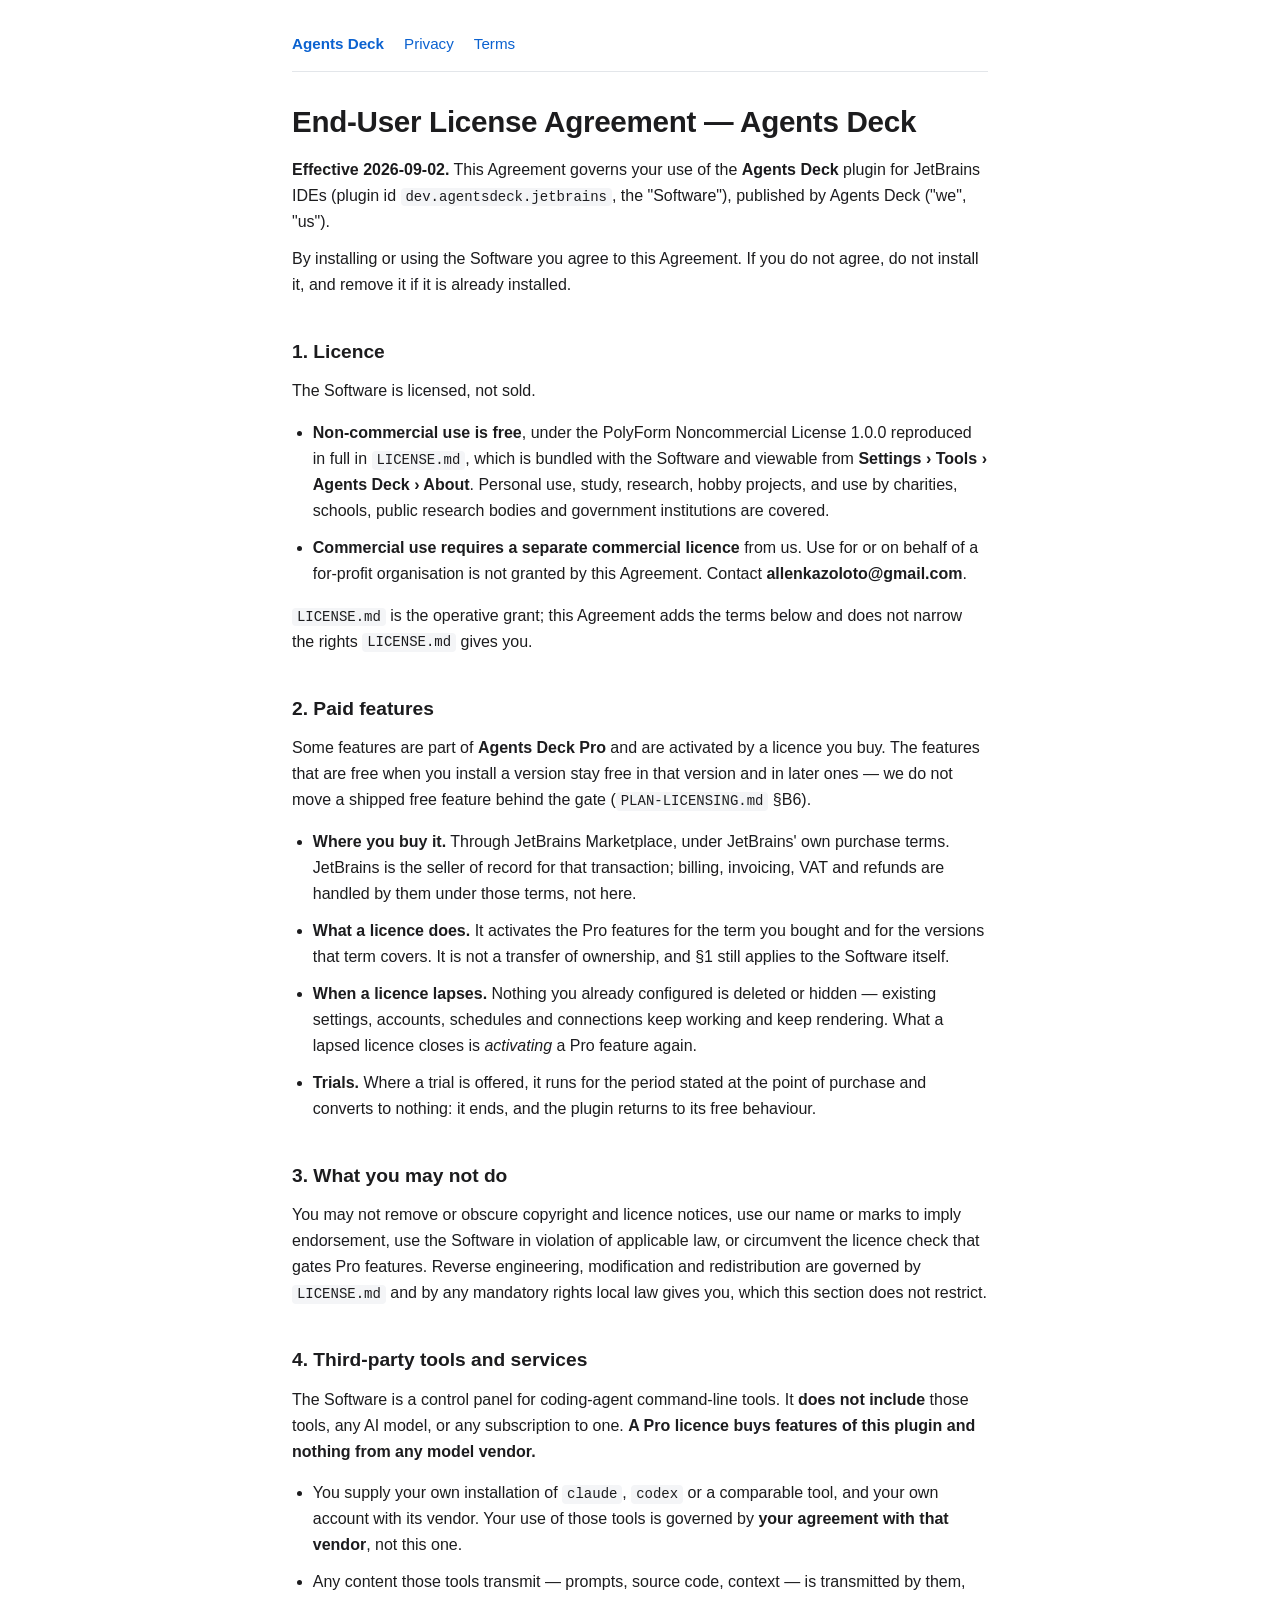
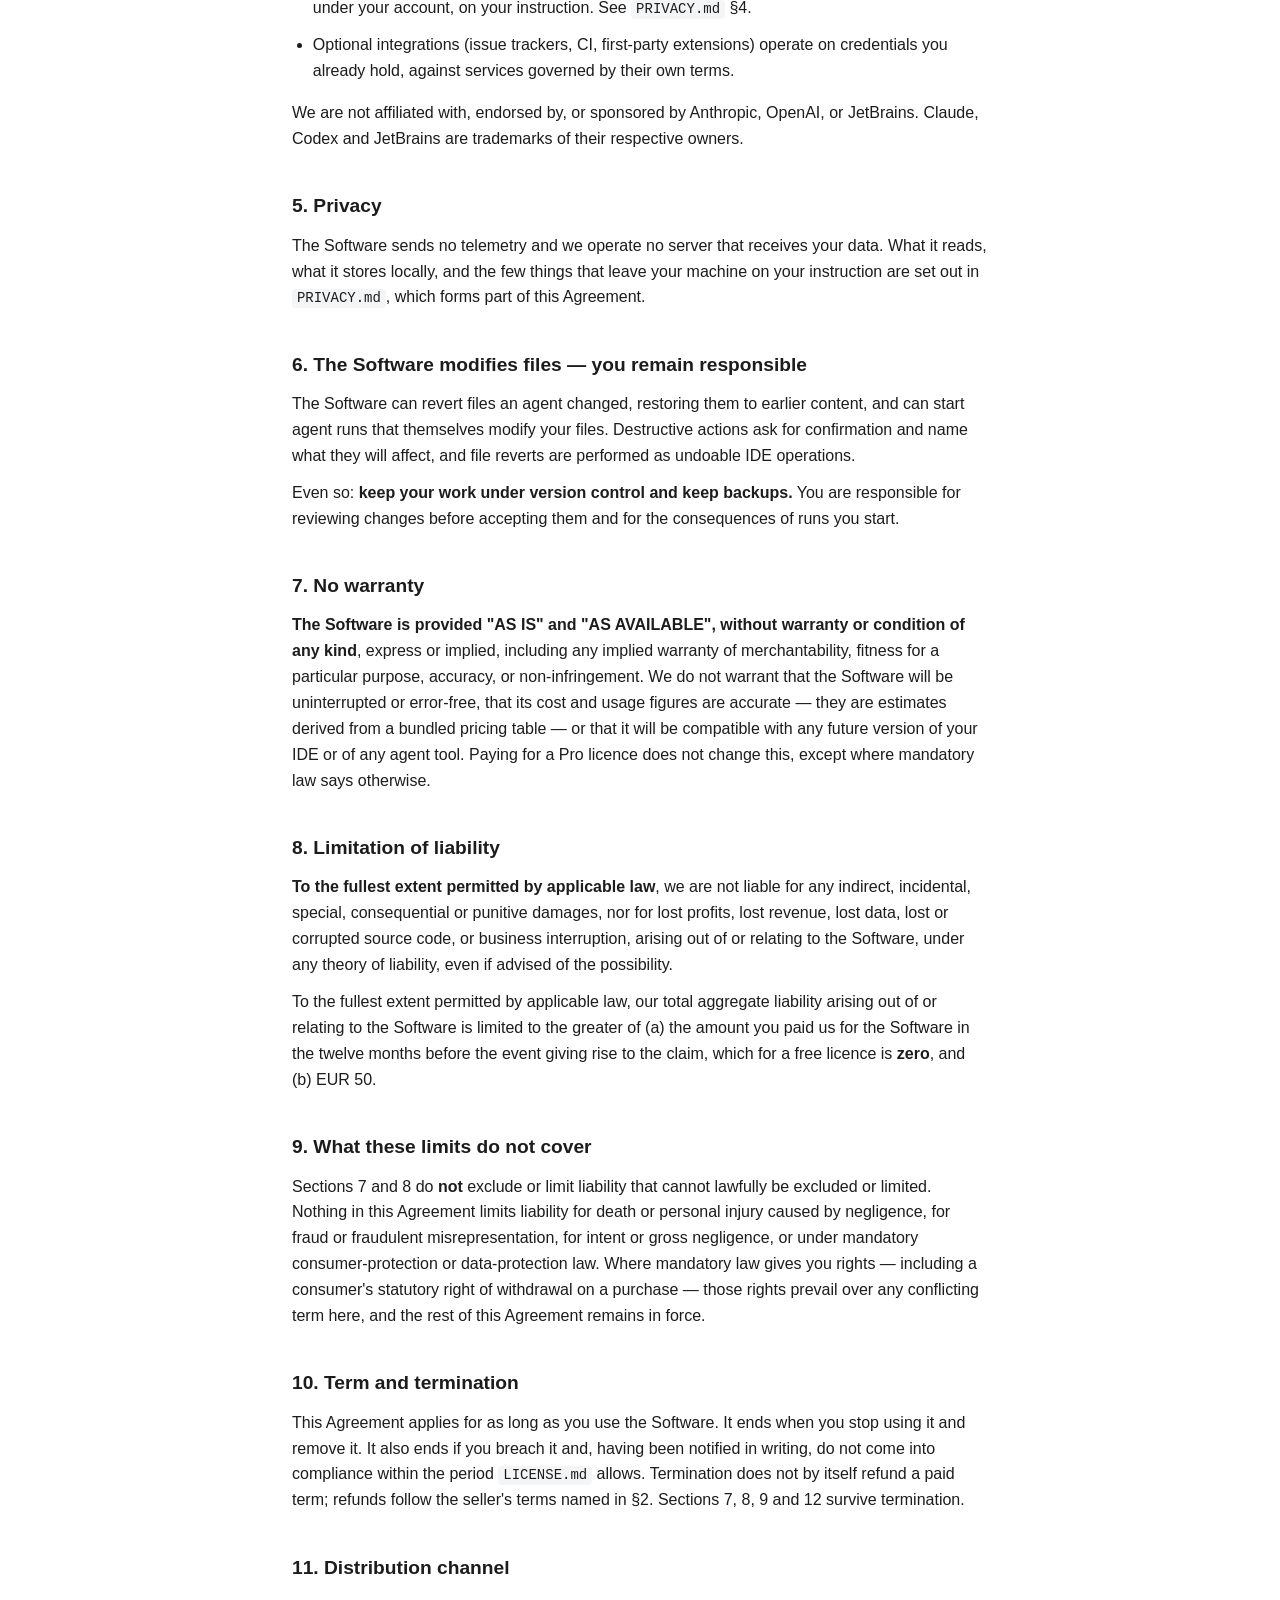
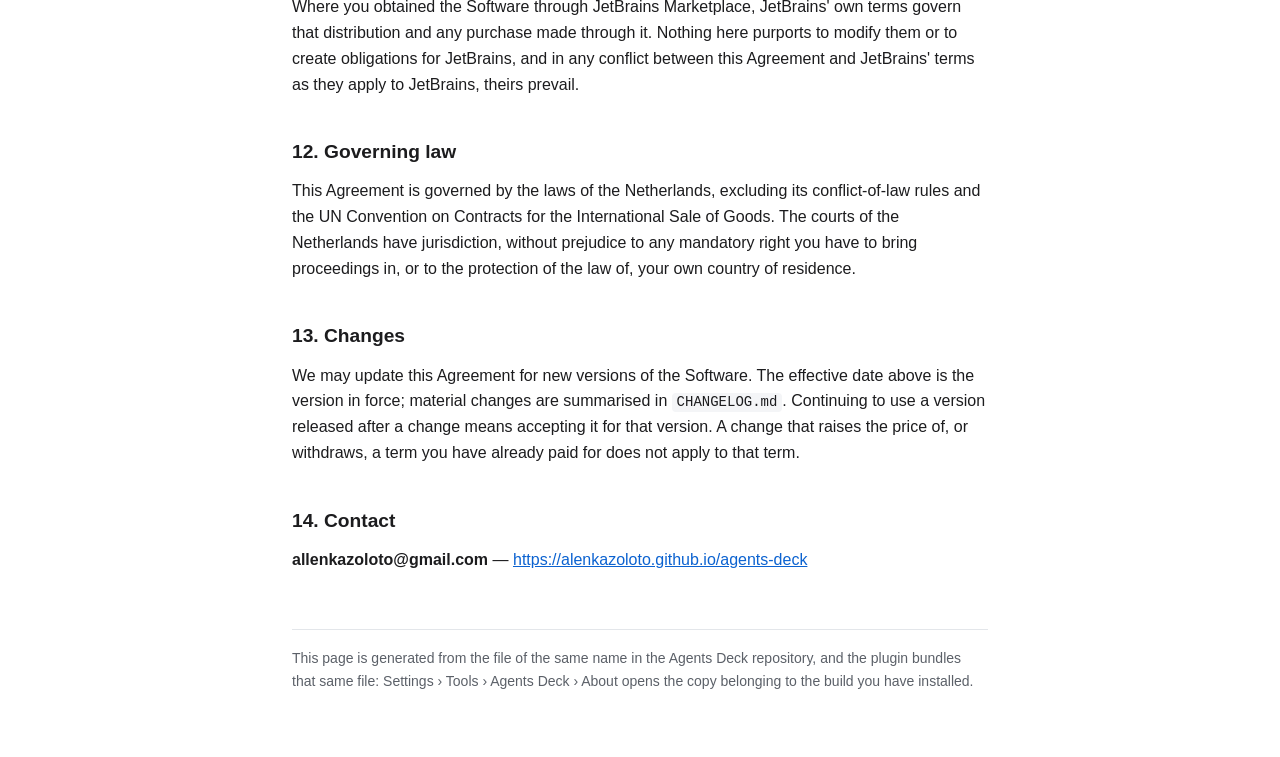
==== eula/index.html @ f5f43ccc "Publish the vendor site Generated by scripts/publish-site.sh from site/index.md, PRIVACY.md and EULA" ====
<!DOCTYPE html>
<html lang="en">
<head>
<meta charset="utf-8">
<meta name="viewport" content="width=device-width, initial-scale=1">
<title>End-User License Agreement — Agents Deck</title>
<meta name="description" content="Effective 2026-09-02. This Agreement governs your use of the Agents Deck plugin for JetBrains IDEs (plugin id dev.agentsdeck.jetbrains, the &quot;Software&quot;), published by Agents Deck (&quot;">
<style>
:root { color-scheme: light dark; --fg: #1c1c1e; --dim: #5b6068; --bg: #ffffff;
        --rule: #e3e6ea; --link: #0b62d0; --code: #f4f5f7; }
@media (prefers-color-scheme: dark) {
  :root { --fg: #e6e7ea; --dim: #9aa1ab; --bg: #17181b; --rule: #2c2e33;
          --link: #79b2ff; --code: #22242a; }
}
* { box-sizing: border-box; }
body { margin: 0; background: var(--bg); color: var(--fg); font: 16px/1.62 -apple-system,
       BlinkMacSystemFont, "Segoe UI", Roboto, Helvetica, Arial, sans-serif;
       -webkit-text-size-adjust: 100%; }
.wrap { max-width: 46rem; margin: 0 auto; padding: 2rem 1.25rem 4rem; }
nav { display: flex; gap: 1.25rem; align-items: baseline; flex-wrap: wrap;
      padding-bottom: .9rem; margin-bottom: 2rem; border-bottom: 1px solid var(--rule);
      font-size: .95rem; }
nav .brand { font-weight: 600; }
nav a { color: var(--link); text-decoration: none; }
nav a:hover { text-decoration: underline; }
h1 { font-size: 1.85rem; line-height: 1.25; margin: 0 0 1rem; letter-spacing: -.01em; }
h2 { font-size: 1.2rem; margin: 2.4rem 0 .7rem; }
h3 { font-size: 1.02rem; margin: 1.8rem 0 .5rem; }
h4 { font-size: .98rem; margin: 1.4rem 0 .4rem; }
p, li { margin: .7rem 0; }
ul { padding-left: 1.3rem; }
a { color: var(--link); }
code { background: var(--code); border-radius: 4px; padding: .1em .35em;
       font: .875em/1.4 ui-monospace, SFMono-Regular, Menlo, Consolas, monospace;
       overflow-wrap: anywhere; }
hr { border: 0; border-top: 1px solid var(--rule); margin: 2.2rem 0; }
footer { margin-top: 3.5rem; padding-top: 1.1rem; border-top: 1px solid var(--rule);
         color: var(--dim); font-size: .875rem; }
footer a { color: var(--link); }
</style>
</head>
<body>
<div class="wrap">
<nav><span class="brand"><a href="../">Agents Deck</a></span>
<a href="../privacy/">Privacy</a>
<a href="../eula/">Terms</a></nav>
<h1>End-User License Agreement — Agents Deck</h1>
<p><strong>Effective 2026-09-02.</strong> This Agreement governs your use of the <strong>Agents Deck</strong> plugin for JetBrains IDEs (plugin id <code>dev.agentsdeck.jetbrains</code>, the "Software"), published by Agents Deck ("we", "us").</p>
<p>By installing or using the Software you agree to this Agreement. If you do not agree, do not install it, and remove it if it is already installed.</p>
<h2 id="1-licence">1. Licence</h2>
<p>The Software is licensed, not sold.</p>
<ul>
<li><strong>Non-commercial use is free</strong>, under the PolyForm Noncommercial License 1.0.0 reproduced in full in <code>LICENSE.md</code>, which is bundled with the Software and viewable from <strong>Settings › Tools › Agents Deck › About</strong>. Personal use, study, research, hobby projects, and use by charities, schools, public research bodies and government institutions are covered.</li>
<li><strong>Commercial use requires a separate commercial licence</strong> from us. Use for or on behalf of a for-profit organisation is not granted by this Agreement. Contact <strong>allenkazoloto@gmail.com</strong>.</li>
</ul>
<p><code>LICENSE.md</code> is the operative grant; this Agreement adds the terms below and does not narrow the rights <code>LICENSE.md</code> gives you.</p>
<h2 id="2-paid-features">2. Paid features</h2>
<p>Some features are part of <strong>Agents Deck Pro</strong> and are activated by a licence you buy. The features that are free when you install a version stay free in that version and in later ones — we do not move a shipped free feature behind the gate (<code>PLAN-LICENSING.md</code> §B6).</p>
<ul>
<li><strong>Where you buy it.</strong> Through JetBrains Marketplace, under JetBrains' own purchase terms. JetBrains is the seller of record for that transaction; billing, invoicing, VAT and refunds are handled by them under those terms, not here.</li>
<li><strong>What a licence does.</strong> It activates the Pro features for the term you bought and for the versions that term covers. It is not a transfer of ownership, and §1 still applies to the Software itself.</li>
<li><strong>When a licence lapses.</strong> Nothing you already configured is deleted or hidden — existing settings, accounts, schedules and connections keep working and keep rendering. What a lapsed licence closes is <em>activating</em> a Pro feature again.</li>
<li><strong>Trials.</strong> Where a trial is offered, it runs for the period stated at the point of purchase and converts to nothing: it ends, and the plugin returns to its free behaviour.</li>
</ul>
<h2 id="3-what-you-may-not-do">3. What you may not do</h2>
<p>You may not remove or obscure copyright and licence notices, use our name or marks to imply endorsement, use the Software in violation of applicable law, or circumvent the licence check that gates Pro features. Reverse engineering, modification and redistribution are governed by <code>LICENSE.md</code> and by any mandatory rights local law gives you, which this section does not restrict.</p>
<h2 id="4-third-party-tools-and-services">4. Third-party tools and services</h2>
<p>The Software is a control panel for coding-agent command-line tools. It <strong>does not include</strong> those tools, any AI model, or any subscription to one. <strong>A Pro licence buys features of this plugin and nothing from any model vendor.</strong></p>
<ul>
<li>You supply your own installation of <code>claude</code>, <code>codex</code> or a comparable tool, and your own account with its vendor. Your use of those tools is governed by <strong>your agreement with that vendor</strong>, not this one.</li>
<li>Any content those tools transmit — prompts, source code, context — is transmitted by them, under your account, on your instruction. See <code>PRIVACY.md</code> §4.</li>
<li>Optional integrations (issue trackers, CI, first-party extensions) operate on credentials you already hold, against services governed by their own terms.</li>
</ul>
<p>We are not affiliated with, endorsed by, or sponsored by Anthropic, OpenAI, or JetBrains. Claude, Codex and JetBrains are trademarks of their respective owners.</p>
<h2 id="5-privacy">5. Privacy</h2>
<p>The Software sends no telemetry and we operate no server that receives your data. What it reads, what it stores locally, and the few things that leave your machine on your instruction are set out in <code>PRIVACY.md</code>, which forms part of this Agreement.</p>
<h2 id="6-the-software-modifies-files-you-remain-responsible">6. The Software modifies files — you remain responsible</h2>
<p>The Software can revert files an agent changed, restoring them to earlier content, and can start agent runs that themselves modify your files. Destructive actions ask for confirmation and name what they will affect, and file reverts are performed as undoable IDE operations.</p>
<p>Even so: <strong>keep your work under version control and keep backups.</strong> You are responsible for reviewing changes before accepting them and for the consequences of runs you start.</p>
<h2 id="7-no-warranty">7. No warranty</h2>
<p><strong>The Software is provided "AS IS" and "AS AVAILABLE", without warranty or condition of any kind</strong>, express or implied, including any implied warranty of merchantability, fitness for a particular purpose, accuracy, or non-infringement. We do not warrant that the Software will be uninterrupted or error-free, that its cost and usage figures are accurate — they are estimates derived from a bundled pricing table — or that it will be compatible with any future version of your IDE or of any agent tool. Paying for a Pro licence does not change this, except where mandatory law says otherwise.</p>
<h2 id="8-limitation-of-liability">8. Limitation of liability</h2>
<p><strong>To the fullest extent permitted by applicable law</strong>, we are not liable for any indirect, incidental, special, consequential or punitive damages, nor for lost profits, lost revenue, lost data, lost or corrupted source code, or business interruption, arising out of or relating to the Software, under any theory of liability, even if advised of the possibility.</p>
<p>To the fullest extent permitted by applicable law, our total aggregate liability arising out of or relating to the Software is limited to the greater of (a) the amount you paid us for the Software in the twelve months before the event giving rise to the claim, which for a free licence is <strong>zero</strong>, and (b) EUR 50.</p>
<h2 id="9-what-these-limits-do-not-cover">9. What these limits do not cover</h2>
<p>Sections 7 and 8 do <strong>not</strong> exclude or limit liability that cannot lawfully be excluded or limited. Nothing in this Agreement limits liability for death or personal injury caused by negligence, for fraud or fraudulent misrepresentation, for intent or gross negligence, or under mandatory consumer-protection or data-protection law. Where mandatory law gives you rights — including a consumer's statutory right of withdrawal on a purchase — those rights prevail over any conflicting term here, and the rest of this Agreement remains in force.</p>
<h2 id="10-term-and-termination">10. Term and termination</h2>
<p>This Agreement applies for as long as you use the Software. It ends when you stop using it and remove it. It also ends if you breach it and, having been notified in writing, do not come into compliance within the period <code>LICENSE.md</code> allows. Termination does not by itself refund a paid term; refunds follow the seller's terms named in §2. Sections 7, 8, 9 and 12 survive termination.</p>
<h2 id="11-distribution-channel">11. Distribution channel</h2>
<p>Where you obtained the Software through JetBrains Marketplace, JetBrains' own terms govern that distribution and any purchase made through it. Nothing here purports to modify them or to create obligations for JetBrains, and in any conflict between this Agreement and JetBrains' terms as they apply to JetBrains, theirs prevail.</p>
<h2 id="12-governing-law">12. Governing law</h2>
<p>This Agreement is governed by the laws of the Netherlands, excluding its conflict-of-law rules and the UN Convention on Contracts for the International Sale of Goods. The courts of the Netherlands have jurisdiction, without prejudice to any mandatory right you have to bring proceedings in, or to the protection of the law of, your own country of residence.</p>
<h2 id="13-changes">13. Changes</h2>
<p>We may update this Agreement for new versions of the Software. The effective date above is the version in force; material changes are summarised in <code>CHANGELOG.md</code>. Continuing to use a version released after a change means accepting it for that version. A change that raises the price of, or withdraws, a term you have already paid for does not apply to that term.</p>
<h2 id="14-contact">14. Contact</h2>
<p><strong>allenkazoloto@gmail.com</strong> — <a href="https://alenkazoloto.github.io/agents-deck">https://alenkazoloto.github.io/agents-deck</a></p>
<footer>This page is generated from the file of the same name in the Agents Deck repository, and the plugin bundles that same file: Settings › Tools › Agents Deck › About opens the copy belonging to the build you have installed.</footer>
</div>
</body>
</html>
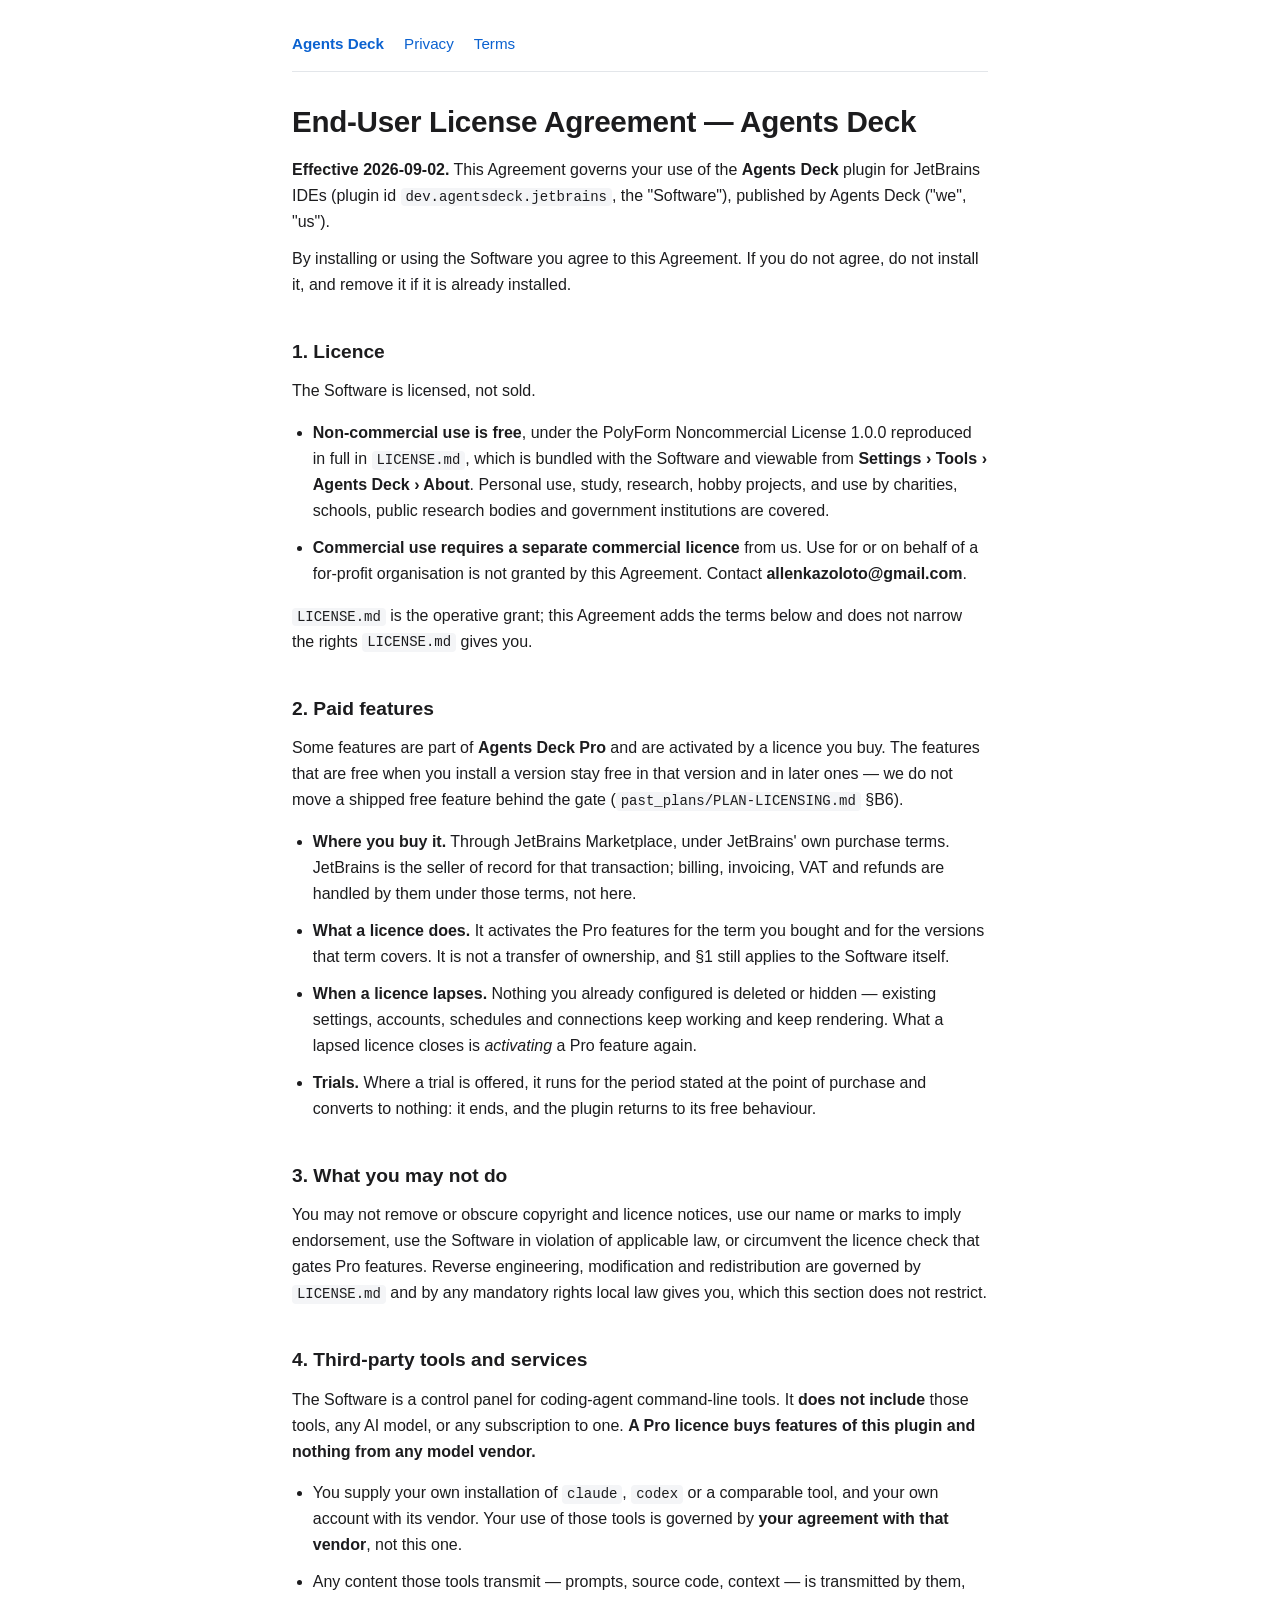
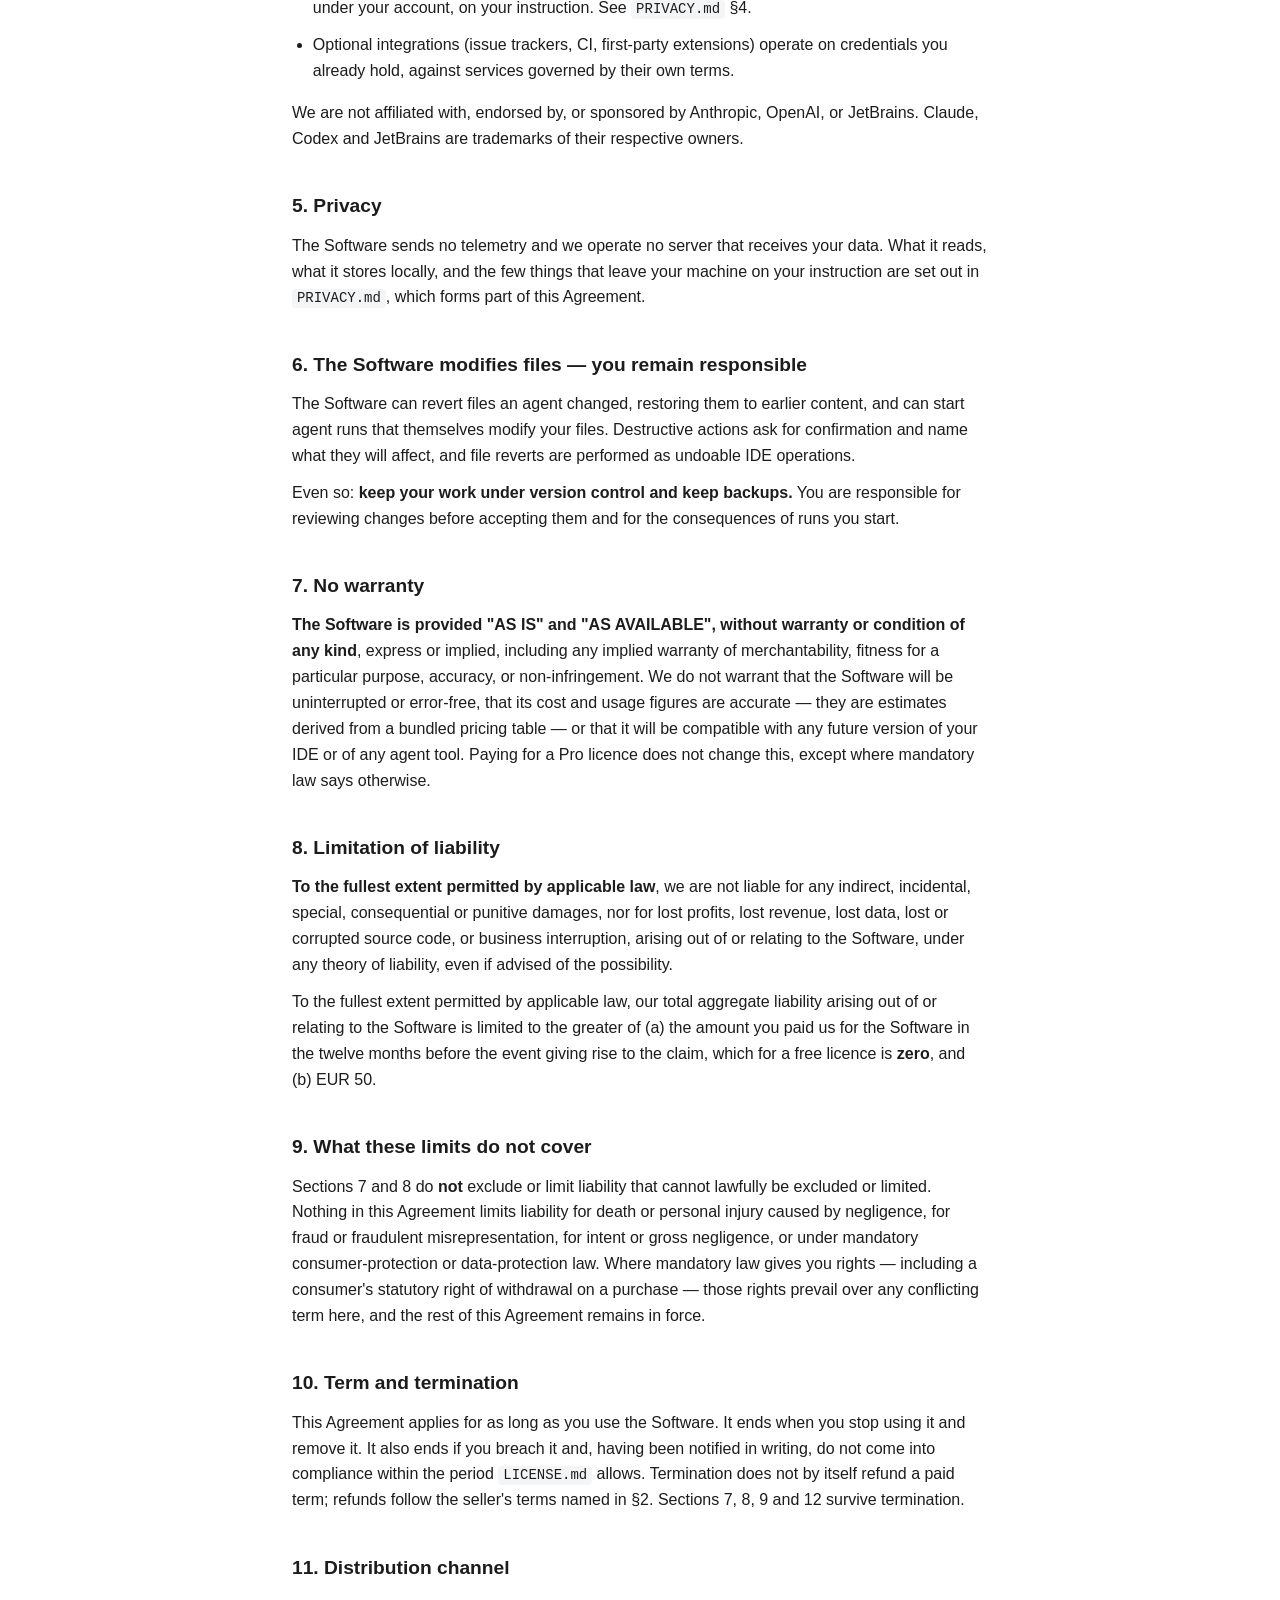
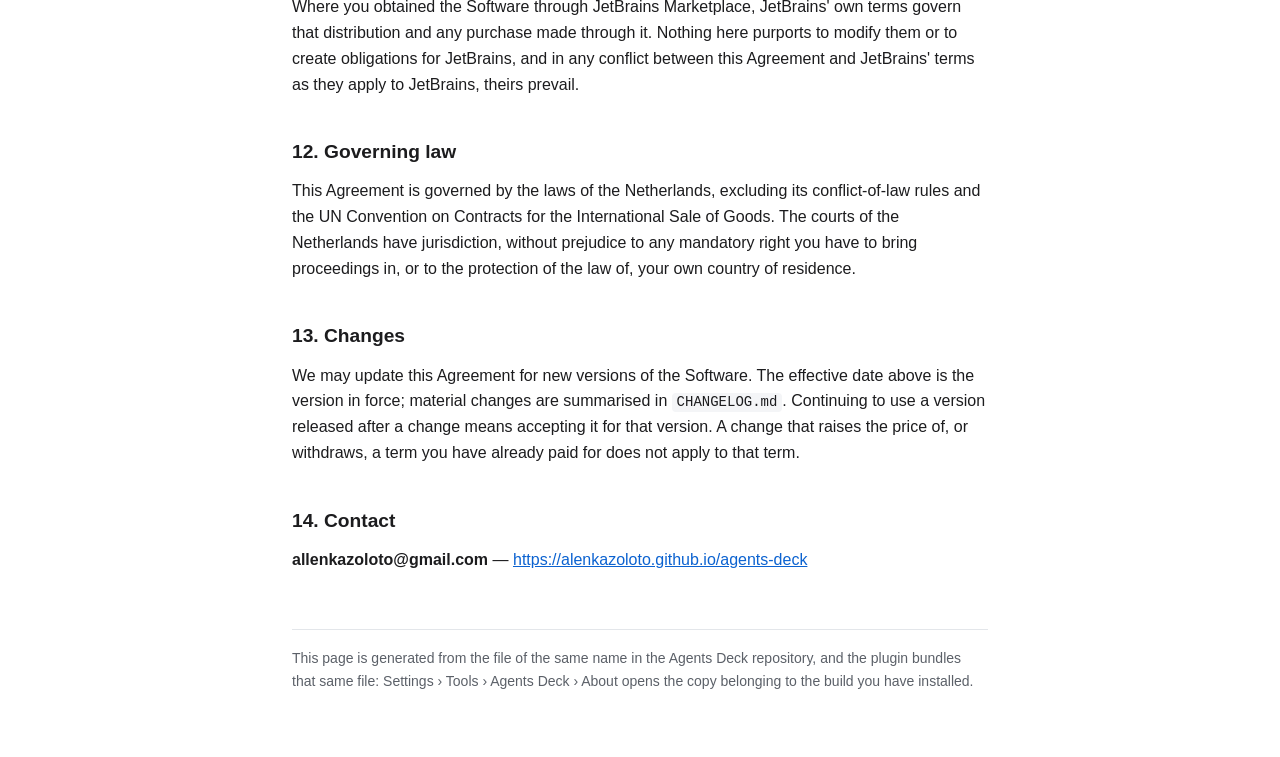
==== commit 0b4f6620: "Publish the vendor site Generated by scripts/publish-site.sh from site/index.md, PRIVACY.md, EULA.md" ====
--- a/eula/index.html
+++ b/eula/index.html
@@ -55,7 +55,7 @@
 </ul>
 <p><code>LICENSE.md</code> is the operative grant; this Agreement adds the terms below and does not narrow the rights <code>LICENSE.md</code> gives you.</p>
 <h2 id="2-paid-features">2. Paid features</h2>
-<p>Some features are part of <strong>Agents Deck Pro</strong> and are activated by a licence you buy. The features that are free when you install a version stay free in that version and in later ones — we do not move a shipped free feature behind the gate (<code>PLAN-LICENSING.md</code> §B6).</p>
+<p>Some features are part of <strong>Agents Deck Pro</strong> and are activated by a licence you buy. The features that are free when you install a version stay free in that version and in later ones — we do not move a shipped free feature behind the gate (<code>past_plans/PLAN-LICENSING.md</code> §B6).</p>
 <ul>
 <li><strong>Where you buy it.</strong> Through JetBrains Marketplace, under JetBrains' own purchase terms. JetBrains is the seller of record for that transaction; billing, invoicing, VAT and refunds are handled by them under those terms, not here.</li>
 <li><strong>What a licence does.</strong> It activates the Pro features for the term you bought and for the versions that term covers. It is not a transfer of ownership, and §1 still applies to the Software itself.</li>
